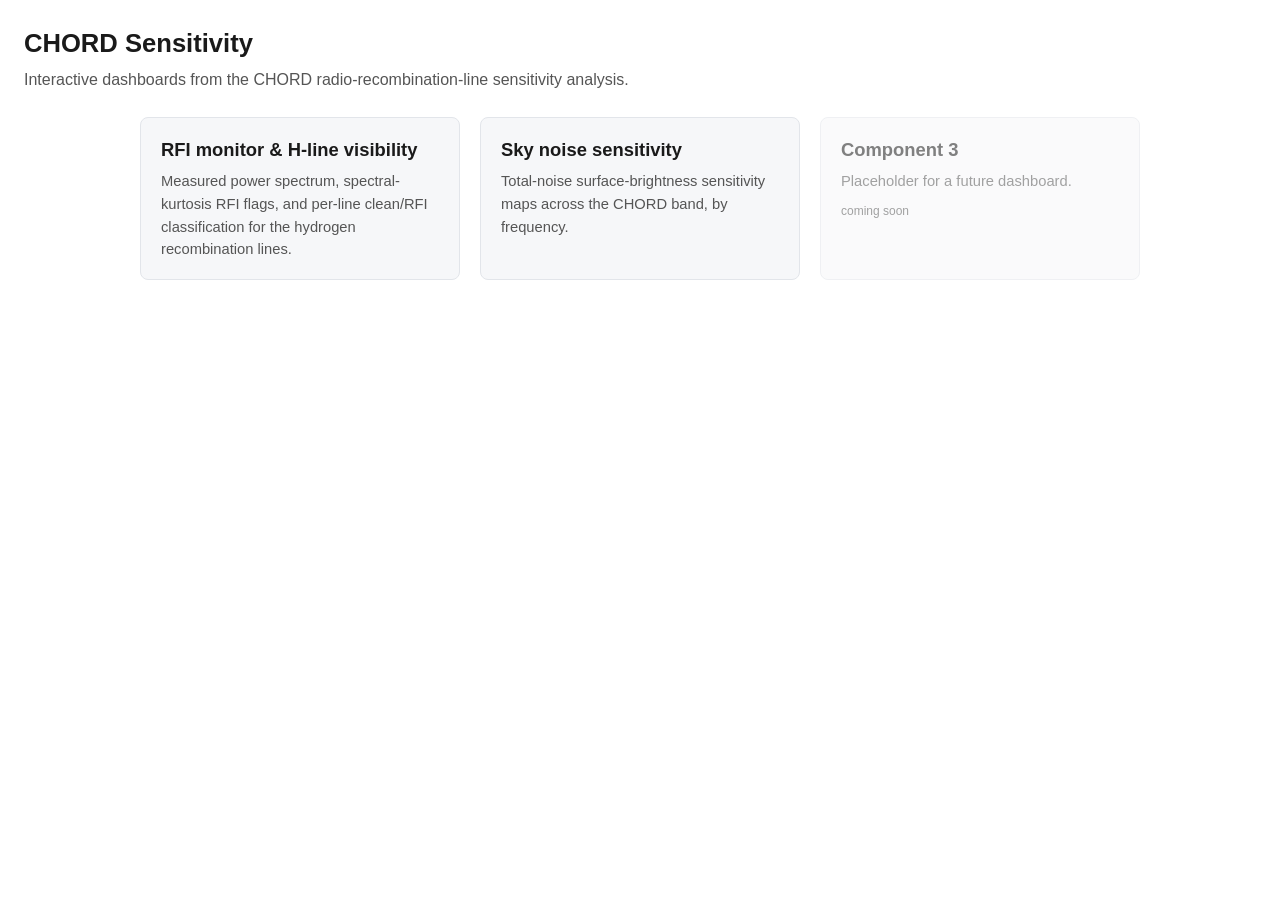
==== docs/index.html @ de96b2e3 "Add updated plots and create html pages" ====
<!DOCTYPE html>
<html lang="en">
<head>
  <meta charset="utf-8">
  <meta name="viewport" content="width=device-width, initial-scale=1">
  <title>CHORD Sensitivity &mdash; interactive components</title>
  <link rel="stylesheet" href="assets/style.css">
</head>
<body>
  <header>
    <h1>CHORD Sensitivity</h1>
    <p>Interactive dashboards from the CHORD radio-recombination-line sensitivity analysis.</p>
  </header>

  <div class="cards">
    <a class="card" href="rfi/index.html">
      <h2>RFI monitor &amp; H-line visibility</h2>
      <p>Measured power spectrum, spectral-kurtosis RFI flags, and per-line clean/RFI
         classification for the hydrogen recombination lines.</p>
    </a>

    <a class="card" href="sensitivity/index.html">
      <h2>Sky noise sensitivity</h2>
      <p>Total-noise surface-brightness sensitivity maps across the CHORD band,
         by frequency.</p>
    </a>

    <div class="card disabled">
      <h2>Component 3</h2>
      <p>Placeholder for a future dashboard.</p>
      <span class="tag">coming soon</span>
    </div>
  </div>
</body>
</html>
---- docs/assets/style.css ----
:root {
  --fg: #1a1a1a;
  --muted: #555;
  --bg: #ffffff;
  --panel: #f6f7f9;
  --border: #e2e5ea;
  --accent: #2b6cb0;
}

* { box-sizing: border-box; }

body {
  margin: 0;
  padding: 1.5rem;
  font-family: -apple-system, BlinkMacSystemFont, "Segoe UI", Roboto, Helvetica, Arial, sans-serif;
  color: var(--fg);
  background: var(--bg);
  line-height: 1.55;
}

header {
  max-width: 1400px;
  margin: 0 auto 1.5rem;
}

header h1 {
  font-size: 1.6rem;
  margin: 0 0 0.3rem;
}

header p {
  margin: 0;
  color: var(--muted);
}

/* plot left (~2/3), description right (~1/3) */
.layout {
  max-width: 1400px;
  margin: 0 auto;
  display: grid;
  grid-template-columns: 2fr 1fr;
  gap: 1.5rem;
  align-items: start;
}

.plot {
  min-width: 0;            /* let the plotly div shrink inside the grid cell */
}

.desc {
  background: var(--panel);
  border: 1px solid var(--border);
  border-radius: 8px;
  padding: 1rem 1.25rem;
  font-size: 0.95rem;
}

.desc h2 {
  font-size: 1.15rem;
  margin-top: 0;
}

.desc h3 {
  font-size: 1rem;
  margin-bottom: 0.25rem;
}

.desc code {
  background: #eceff3;
  padding: 0.1em 0.35em;
  border-radius: 4px;
  font-size: 0.9em;
}

/* stack on narrow screens */
@media (max-width: 900px) {
  .layout { grid-template-columns: 1fr; }
}

/* breadcrumb link back to the landing page */
.crumb {
  margin: 0 0 0.5rem;
  font-size: 0.9rem;
}
.crumb a { color: var(--accent); text-decoration: none; }
.crumb a:hover { text-decoration: underline; }

/* landing page: grid of component cards */
.cards {
  max-width: 1000px;
  margin: 0 auto;
  display: grid;
  grid-template-columns: repeat(auto-fill, minmax(260px, 1fr));
  gap: 1.25rem;
}
.card {
  display: block;
  border: 1px solid var(--border);
  border-radius: 8px;
  padding: 1.1rem 1.25rem;
  background: var(--panel);
  color: inherit;
  text-decoration: none;
  transition: border-color 0.15s, transform 0.15s;
}
.card:hover { border-color: var(--accent); transform: translateY(-2px); }
.card h2 { margin: 0 0 0.35rem; font-size: 1.15rem; }
.card p { margin: 0; color: var(--muted); font-size: 0.92rem; }
.card.disabled {
  opacity: 0.55;
  pointer-events: none;
}
.card .tag {
  display: inline-block;
  margin-top: 0.6rem;
  font-size: 0.75rem;
  color: var(--muted);
}
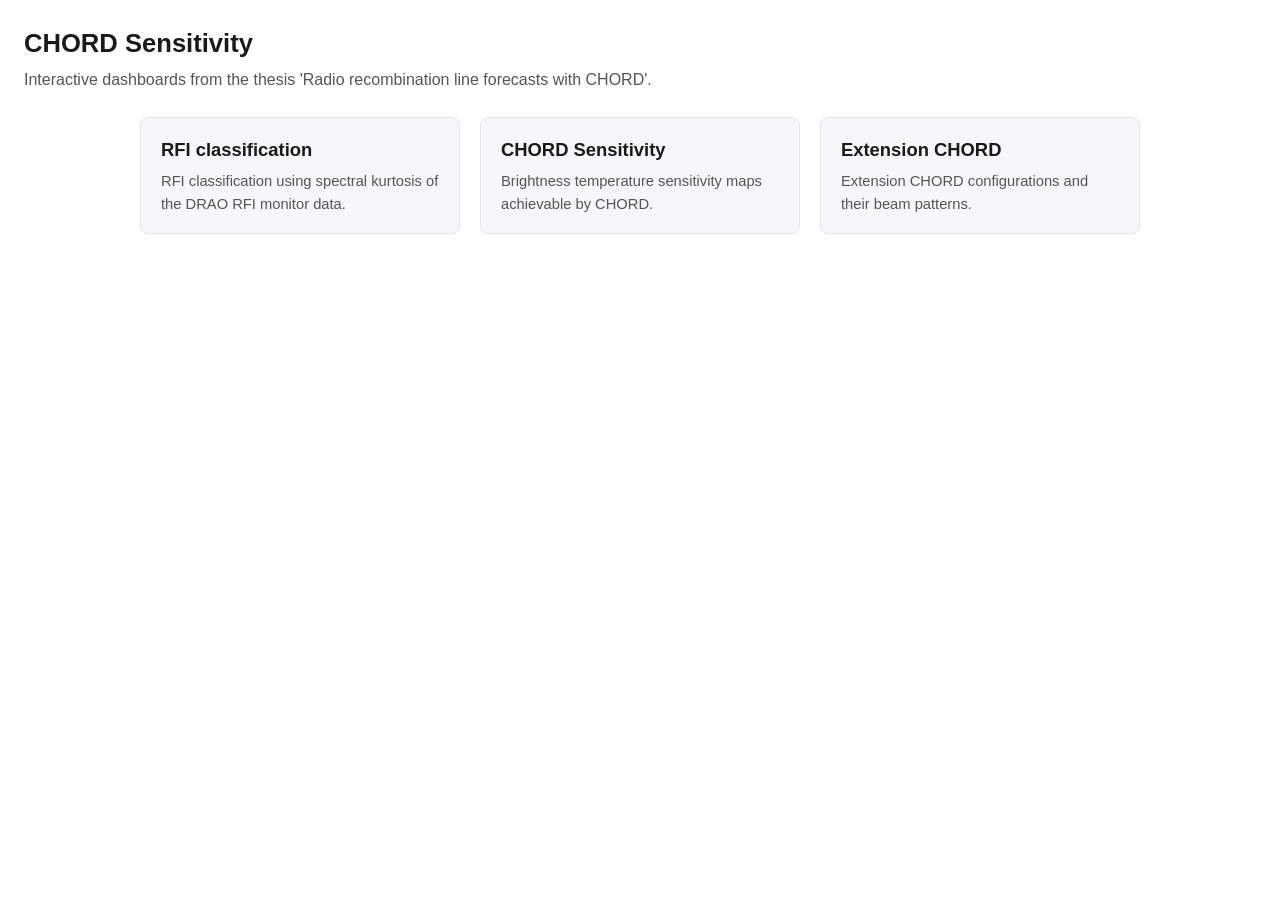
==== commit aa5722fe: "add extension chord dashboard" ====
--- a/docs/index.html
+++ b/docs/index.html
@@ -9,27 +9,24 @@
 <body>
   <header>
     <h1>CHORD Sensitivity</h1>
-    <p>Interactive dashboards from the CHORD radio-recombination-line sensitivity analysis.</p>
+    <p>Interactive dashboards from the thesis 'Radio recombination line forecasts with CHORD'.</p>
   </header>
 
   <div class="cards">
     <a class="card" href="rfi/index.html">
-      <h2>RFI monitor &amp; H-line visibility</h2>
-      <p>Measured power spectrum, spectral-kurtosis RFI flags, and per-line clean/RFI
-         classification for the hydrogen recombination lines.</p>
+      <h2>RFI classification</h2>
+      <p>RFI classification using spectral kurtosis of the DRAO RFI monitor data.</p>
     </a>
 
     <a class="card" href="sensitivity/index.html">
-      <h2>Sky noise sensitivity</h2>
-      <p>Total-noise surface-brightness sensitivity maps across the CHORD band,
-         by frequency.</p>
+      <h2>CHORD Sensitivity</h2>
+      <p>Brightness temperature sensitivity maps achievable by CHORD.</p>
     </a>
 
-    <div class="card disabled">
-      <h2>Component 3</h2>
-      <p>Placeholder for a future dashboard.</p>
-      <span class="tag">coming soon</span>
-    </div>
+    <a class="card" href="extension_chord/index.html">
+      <h2>Extension CHORD</h2>
+      <p>Extension CHORD configurations and their beam patterns.</p>
+    </a>
   </div>
 </body>
 </html>
--- a/docs/assets/style.css
+++ b/docs/assets/style.css
@@ -60,6 +60,13 @@
   margin-top: 0;
 }
 
+/* wide display equations scroll within the column instead of overflowing */
+.desc mjx-container[display="true"] {
+  overflow-x: auto;
+  overflow-y: hidden;
+  max-width: 100%;
+}
+
 .desc h3 {
   font-size: 1rem;
   margin-bottom: 0.25rem;
@@ -72,10 +79,69 @@
   font-size: 0.9em;
 }
 
+.desc pre {
+  background: #1e2430;
+  color: #e6e9ef;
+  padding: 0.85rem 1rem;
+  border-radius: 6px;
+  overflow-x: auto;          /* scroll long lines instead of overflowing */
+  font-size: 0.85rem;
+  line-height: 1.4;
+}
+.desc pre code {
+  background: none;
+  padding: 0;
+  color: inherit;
+  font-size: inherit;
+}
+
 /* stack on narrow screens */
 @media (max-width: 900px) {
   .layout { grid-template-columns: 1fr; }
 }
+
+/* extension-chord site map (above the plot) */
+.site-map-wrap { margin-bottom: 1rem; text-align: center; }
+.site-map {
+  max-width: 100%;
+  height: auto;
+  border: 1px solid var(--border);
+  border-radius: 6px;
+}
+
+/* extension-chord location table (in its own box, next to the site map) */
+.site-table {
+  overflow-x: auto;
+}
+.site-table table { border-collapse: collapse; width: 100%; font-size: 0.82rem; }
+.site-table th, .site-table td {
+  text-align: left;
+  padding: 0.28rem 0.5rem;
+  border-bottom: 1px solid var(--border);
+  vertical-align: top;
+}
+.site-table th { font-weight: 600; }
+.site-table tr:last-child td { border-bottom: none; }
+
+/* extension-chord dropdown controls */
+.controls {
+  display: flex;
+  flex-wrap: wrap;
+  align-items: center;
+  gap: 1.25rem;
+  margin-bottom: 0.75rem;
+  font-size: 0.95rem;
+}
+.controls label { display: flex; align-items: center; gap: 0.4rem; }
+.controls select {
+  padding: 0.3rem 0.5rem;
+  border: 1px solid var(--border);
+  border-radius: 5px;
+  font-size: 0.95rem;
+  background: var(--bg);
+  color: var(--fg);
+}
+.controls .combo { color: var(--muted); }
 
 /* breadcrumb link back to the landing page */
 .crumb {
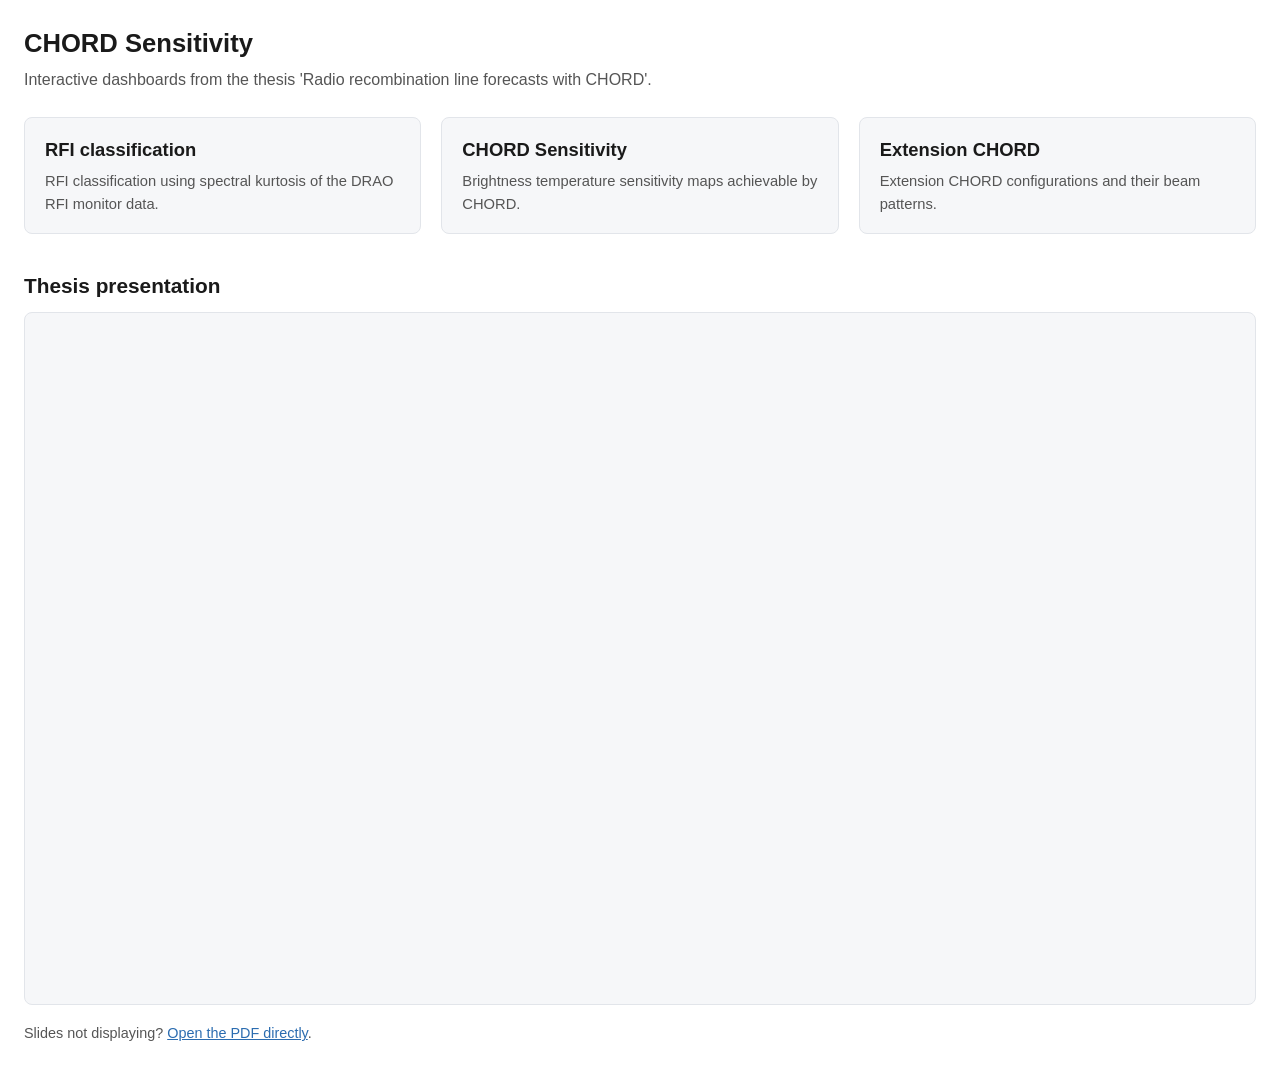
==== commit ace486e3: "Add thesis presentation to root and to the demo dashboard." ====
--- a/docs/index.html
+++ b/docs/index.html
@@ -12,7 +12,9 @@
     <p>Interactive dashboards from the thesis 'Radio recombination line forecasts with CHORD'.</p>
   </header>
 
-  <div class="cards">
+  <!-- Mirrors components/component_nav.py, which renders this same grid on each
+       dashboard page. No card is highlighted here. -->
+  <nav class="cards" aria-label="Analysis components">
     <a class="card" href="rfi/index.html">
       <h2>RFI classification</h2>
       <p>RFI classification using spectral kurtosis of the DRAO RFI monitor data.</p>
@@ -27,6 +29,17 @@
       <h2>Extension CHORD</h2>
       <p>Extension CHORD configurations and their beam patterns.</p>
     </a>
-  </div>
+  </nav>
+
+  <!-- presentation.pdf is copied in here by presentation/build.sh; it has to
+       live under docs/ because that is the GitHub Pages publishing root. -->
+  <section class="presentation">
+    <h2>Thesis presentation</h2>
+    <iframe class="pdf-frame" src="presentation.pdf"
+            title="Radio Recombination Line Forecasts with CHORD &mdash; slides"></iframe>
+    <p class="pdf-fallback">
+      Slides not displaying? <a href="presentation.pdf">Open the PDF directly</a>.
+    </p>
+  </section>
 </body>
 </html>
--- a/docs/assets/style.css
+++ b/docs/assets/style.css
@@ -151,12 +151,15 @@
 .crumb a { color: var(--accent); text-decoration: none; }
 .crumb a:hover { text-decoration: underline; }
 
-/* landing page: grid of component cards */
+/* component cards: the landing-page grid, repeated at the top of every
+   dashboard so the three stay in place as you move between them. 1400px to line
+   up with header and .layout; auto-fit (not auto-fill) so the three cards
+   stretch to fill the row rather than leaving empty tracks on wide screens. */
 .cards {
-  max-width: 1000px;
+  max-width: 1400px;
   margin: 0 auto;
   display: grid;
-  grid-template-columns: repeat(auto-fill, minmax(260px, 1fr));
+  grid-template-columns: repeat(auto-fit, minmax(260px, 1fr));
   gap: 1.25rem;
 }
 .card {
@@ -182,3 +185,47 @@
   font-size: 0.75rem;
   color: var(--muted);
 }
+
+/* the card for the dashboard currently open */
+.card.is-active {
+  border-color: var(--accent);
+  background: #eaf1f9;
+  /* inset ring rather than a thicker border, so the card does not change size */
+  box-shadow: inset 0 0 0 1px var(--accent);
+  cursor: default;
+}
+.card.is-active:hover { transform: none; }
+.card.is-active h2 { color: var(--accent); }
+
+/* dashboard pages: the page's own title, below the shared card nav */
+.page-intro {
+  max-width: 1400px;
+  margin: 1.75rem auto 1.25rem;
+}
+.page-intro h2 { font-size: 1.3rem; margin: 0 0 0.3rem; }
+.page-intro p { margin: 0; color: var(--muted); }
+
+/* landing page: the slide deck embedded below the cards */
+.presentation {
+  max-width: 1400px;
+  margin: 2.25rem auto 0;
+}
+.presentation h2 { font-size: 1.3rem; margin: 0 0 0.6rem; }
+
+.pdf-frame {
+  width: 100%;
+  aspect-ratio: 16 / 9;     /* the deck is 16:9, so this avoids letterboxing */
+  border: 1px solid var(--border);
+  border-radius: 8px;
+  background: var(--panel);
+}
+
+/* iOS Safari (and some mobile browsers) will not render a PDF in an iframe, so
+   the direct link is always offered underneath rather than only as fallback
+   content inside the frame. */
+.pdf-fallback {
+  margin: 0.6rem 0 0;
+  font-size: 0.9rem;
+  color: var(--muted);
+}
+.pdf-fallback a { color: var(--accent); }
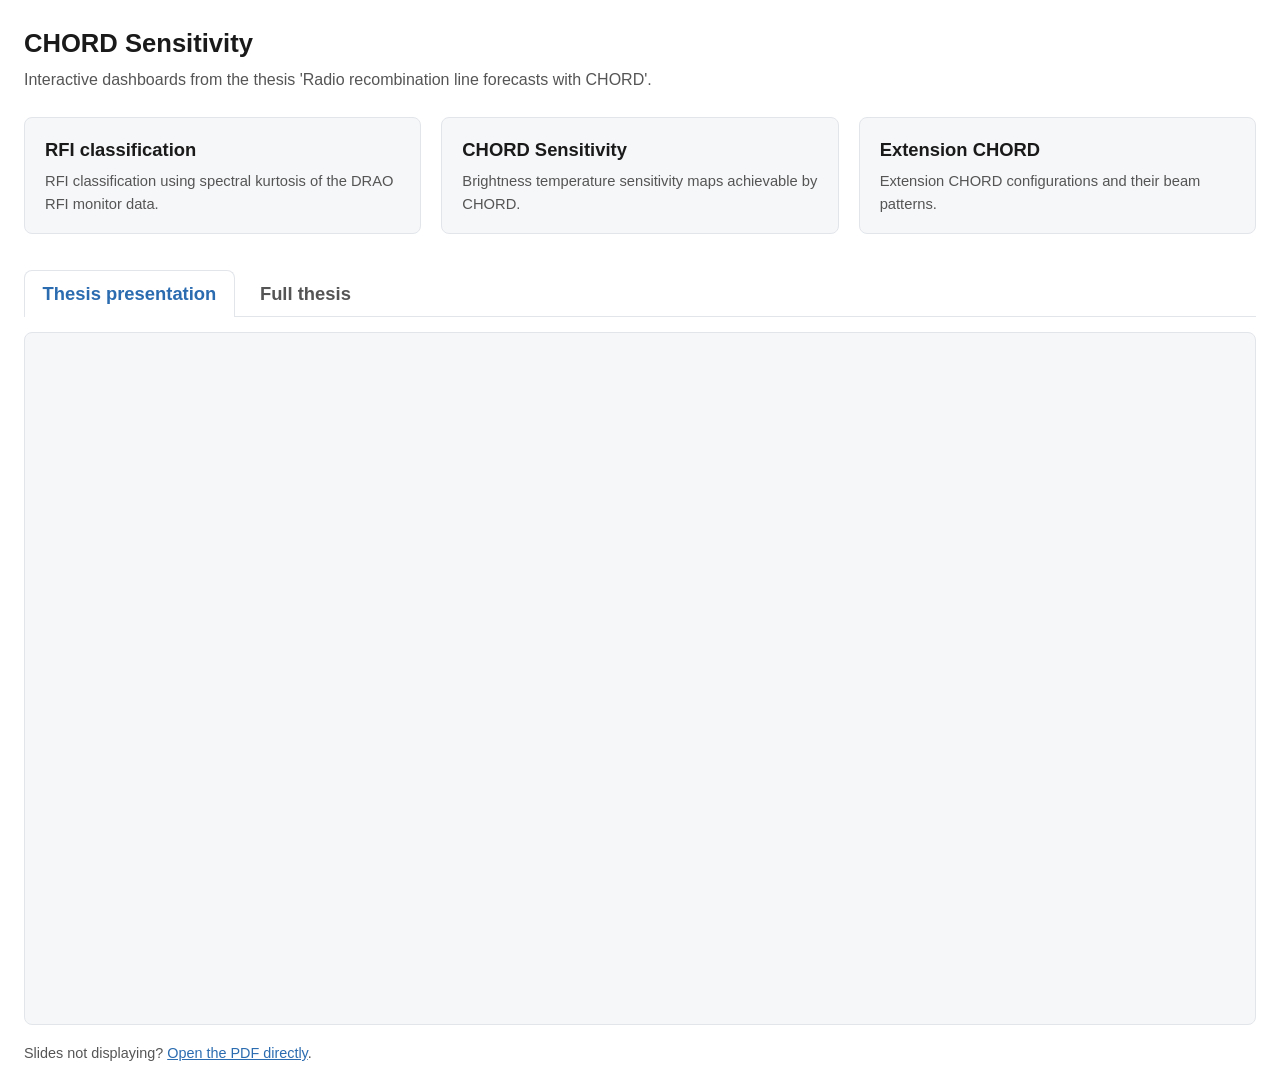
==== commit 186512e4: "Update website with thesis" ====
--- a/docs/index.html
+++ b/docs/index.html
@@ -31,15 +31,85 @@
     </a>
   </nav>
 
-  <!-- presentation.pdf is copied in here by presentation/build.sh; it has to
-       live under docs/ because that is the GitHub Pages publishing root. -->
-  <section class="presentation">
-    <h2>Thesis presentation</h2>
-    <iframe class="pdf-frame" src="presentation.pdf"
-            title="Radio Recombination Line Forecasts with CHORD &mdash; slides"></iframe>
-    <p class="pdf-fallback">
-      Slides not displaying? <a href="presentation.pdf">Open the PDF directly</a>.
-    </p>
+  <!-- presentation.pdf and thesis.pdf are copied in here by presentation/build.sh
+       and build.sh respectively; both have to live under docs/ because that is
+       the GitHub Pages publishing root, so an ../ reference would not resolve
+       once the site is deployed. Both copies must be committed to appear. -->
+  <section class="documents">
+    <div class="tabs" role="tablist" aria-label="Thesis documents">
+      <button class="tab" type="button" role="tab" id="tab-slides"
+              aria-controls="panel-slides" aria-selected="true">
+        Thesis presentation
+      </button>
+      <button class="tab" type="button" role="tab" id="tab-thesis"
+              aria-controls="panel-thesis" aria-selected="false" tabindex="-1">
+        Full thesis
+      </button>
+    </div>
+
+    <div class="tab-panel" id="panel-slides" role="tabpanel" aria-labelledby="tab-slides">
+      <iframe class="pdf-frame pdf-frame--slides" src="presentation.pdf"
+              title="Radio Recombination Line Forecasts with CHORD &mdash; slides"></iframe>
+      <p class="pdf-fallback">
+        Slides not displaying? <a href="presentation.pdf">Open the PDF directly</a>.
+      </p>
+    </div>
+
+    <div class="tab-panel" id="panel-thesis" role="tabpanel" aria-labelledby="tab-thesis" hidden>
+      <!-- data-src rather than src: the thesis PDF is far larger than the deck,
+           so it is only fetched once this tab is actually opened. -->
+      <iframe class="pdf-frame pdf-frame--thesis" data-src="thesis.pdf"
+              title="Radio recombination line forecasts with CHORD &mdash; full thesis"></iframe>
+      <p class="pdf-fallback">
+        Thesis not displaying? <a href="thesis.pdf">Open the PDF directly</a>.
+      </p>
+    </div>
   </section>
+
+  <script>
+    // Two-tab switcher for the embedded PDFs. Follows the ARIA tabs pattern:
+    // arrow keys move between tabs, and only the selected tab is in the tab
+    // order so Tab steps straight from the tablist into the panel.
+    (function () {
+      const tablist = document.querySelector('.tabs[role="tablist"]');
+      if (!tablist) return;
+      const tabs = Array.from(tablist.querySelectorAll('[role="tab"]'));
+
+      function select(tab, moveFocus) {
+        tabs.forEach(function (t) {
+          const isTarget = t === tab;
+          t.setAttribute('aria-selected', String(isTarget));
+          t.tabIndex = isTarget ? 0 : -1;
+          document.getElementById(t.getAttribute('aria-controls')).hidden = !isTarget;
+        });
+
+        // Swap data-src to src the first time a lazily-loaded panel is shown.
+        const frame = document
+          .getElementById(tab.getAttribute('aria-controls'))
+          .querySelector('iframe[data-src]');
+        if (frame) {
+          frame.src = frame.dataset.src;
+          delete frame.dataset.src;
+        }
+
+        if (moveFocus) tab.focus();
+      }
+
+      tabs.forEach(function (tab, i) {
+        tab.addEventListener('click', function () { select(tab, false); });
+        tab.addEventListener('keydown', function (event) {
+          let next = null;
+          if (event.key === 'ArrowRight') next = tabs[(i + 1) % tabs.length];
+          else if (event.key === 'ArrowLeft') next = tabs[(i - 1 + tabs.length) % tabs.length];
+          else if (event.key === 'Home') next = tabs[0];
+          else if (event.key === 'End') next = tabs[tabs.length - 1];
+          if (next) {
+            event.preventDefault();
+            select(next, true);
+          }
+        });
+      });
+    })();
+  </script>
 </body>
 </html>
--- a/docs/assets/style.css
+++ b/docs/assets/style.css
@@ -205,20 +205,65 @@
 .page-intro h2 { font-size: 1.3rem; margin: 0 0 0.3rem; }
 .page-intro p { margin: 0; color: var(--muted); }
 
-/* landing page: the slide deck embedded below the cards */
-.presentation {
+/* landing page: the slide deck and the full thesis, embedded below the cards
+   in a two-tab switcher */
+.documents {
   max-width: 1400px;
   margin: 2.25rem auto 0;
 }
-.presentation h2 { font-size: 1.3rem; margin: 0 0 0.6rem; }
+
+.tabs {
+  display: flex;
+  gap: 0.4rem;
+  border-bottom: 1px solid var(--border);
+  margin-bottom: 0.9rem;
+}
+
+.tab {
+  appearance: none;
+  background: none;
+  border: 1px solid transparent;
+  border-bottom: none;
+  border-radius: 8px 8px 0 0;
+  padding: 0.55rem 1.1rem;
+  /* buttons do not inherit the body font, so restate it to match .card h2 */
+  font: inherit;
+  font-size: 1.15rem;
+  font-weight: 600;
+  color: var(--muted);
+  cursor: pointer;
+  /* pull down by the tablist's 1px rule so the active tab can cover it */
+  margin-bottom: -1px;
+  transition: color 0.15s, background 0.15s;
+}
+.tab:hover { color: var(--fg); background: var(--panel); }
+.tab:focus-visible { outline: 2px solid var(--accent); outline-offset: -2px; }
+
+.tab[aria-selected="true"] {
+  color: var(--accent);
+  background: var(--bg);
+  border-color: var(--border);
+  /* paint over the tablist rule beneath this tab so the tab and its panel read
+     as one continuous surface */
+  box-shadow: 0 1px 0 0 var(--bg);
+  cursor: default;
+}
+
+.tab-panel[hidden] { display: none; }
 
 .pdf-frame {
   width: 100%;
-  aspect-ratio: 16 / 9;     /* the deck is 16:9, so this avoids letterboxing */
   border: 1px solid var(--border);
   border-radius: 8px;
   background: var(--panel);
 }
+
+/* the deck is 16:9, so this avoids letterboxing */
+.pdf-frame--slides { aspect-ratio: 16 / 9; }
+
+/* the thesis is portrait, where a 16:9 frame would shrink a page to an
+   unreadable strip; a tall viewport keyed to the window suits it better */
+.pdf-frame--thesis { height: 85vh; min-height: 420px; }
 
 /* iOS Safari (and some mobile browsers) will not render a PDF in an iframe, so
    the direct link is always offered underneath rather than only as fallback
